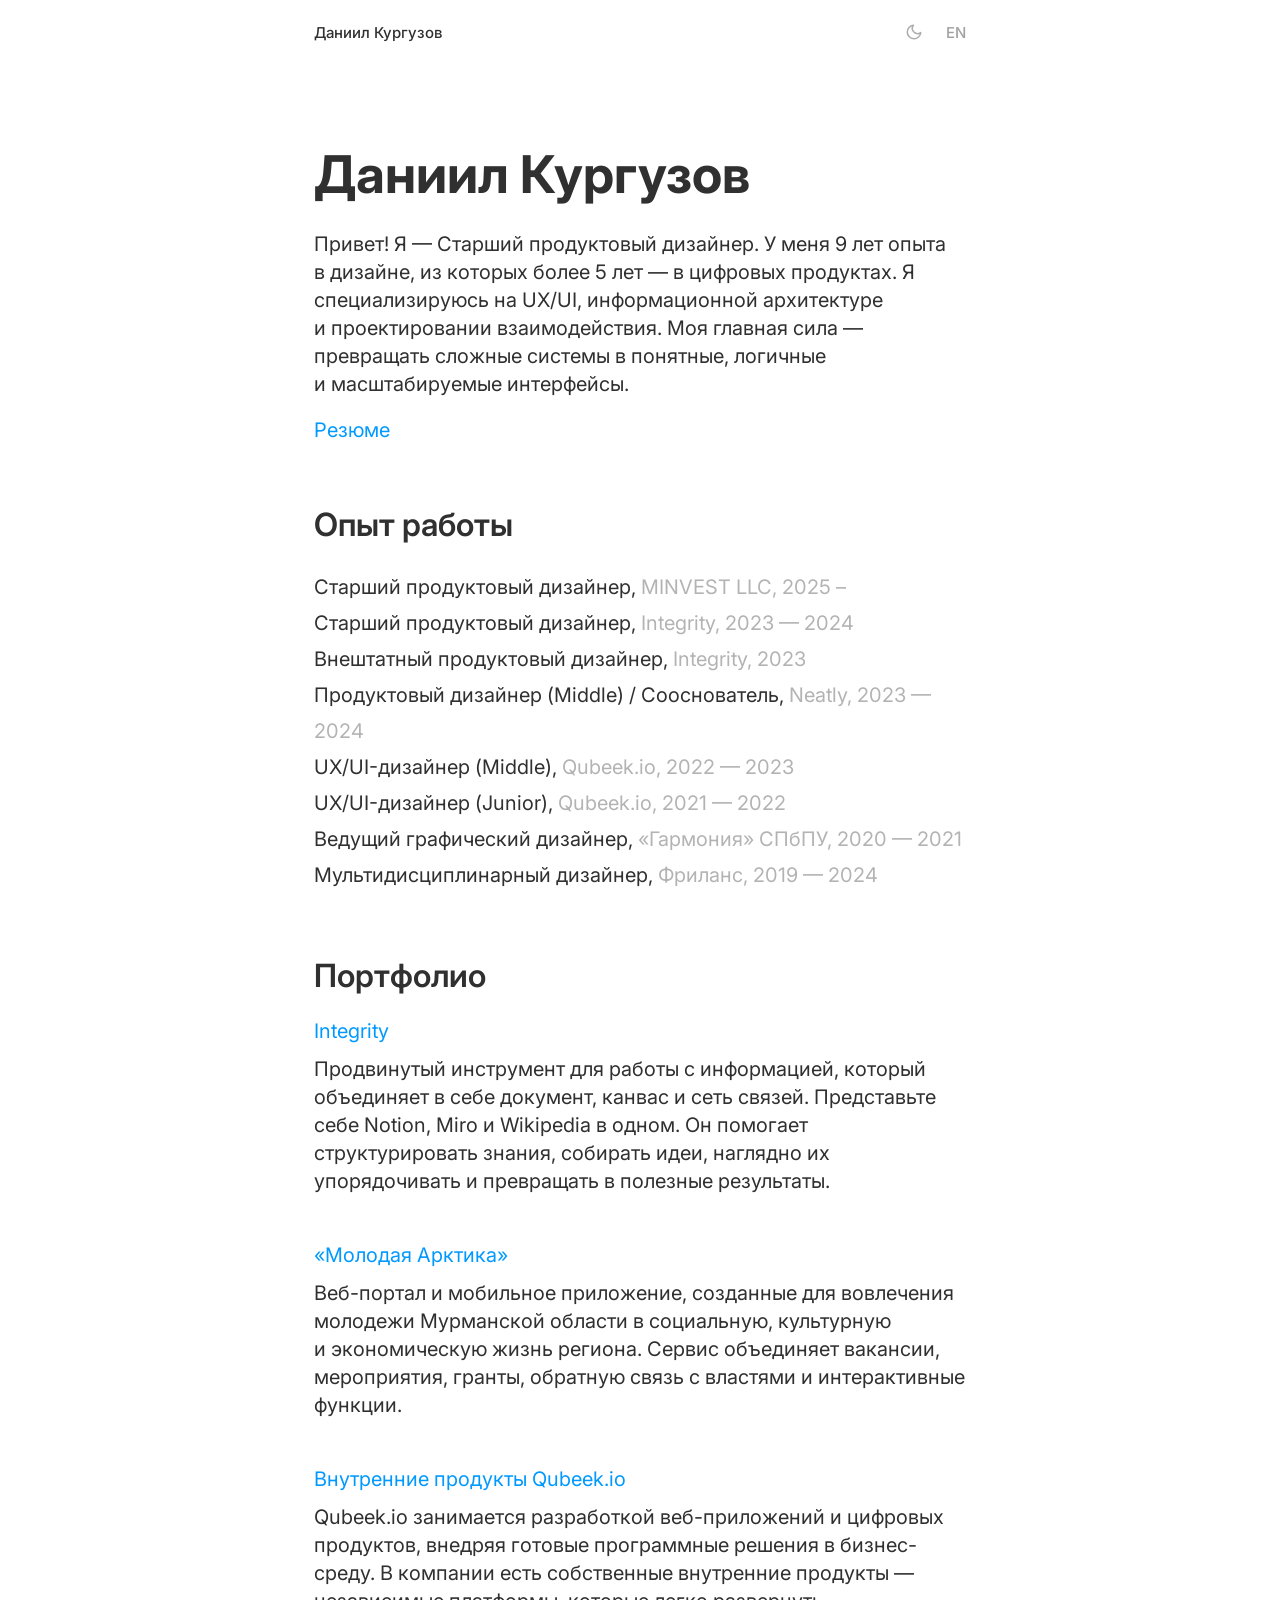
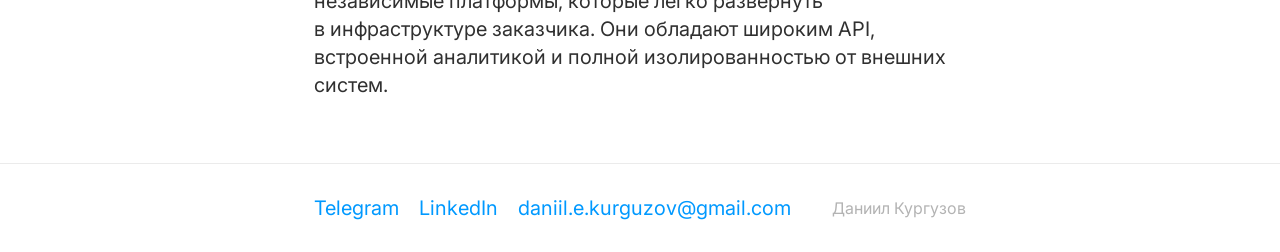
==== home-ru.html @ db862770 "Update years of experience to 9 years design / 5 years digital products Co-Authored-By: Claude Sonne" ====
<!DOCTYPE html>
<html lang="ru">
<head>
  <meta charset="UTF-8">
  <meta name="viewport" content="width=device-width, initial-scale=1.0">
  <title>Даниил Кургузов — Старший продуктовый дизайнер</title>
  <link rel="preconnect" href="https://fonts.googleapis.com">
  <link rel="preconnect" href="https://fonts.gstatic.com" crossorigin>
  <link href="https://fonts.googleapis.com/css2?family=Inter:wght@400;500;600;700&display=swap" rel="stylesheet">
  <link rel="stylesheet" href="style.css">
  <script>!function(){var t=localStorage.getItem('theme')||(window.matchMedia('(prefers-color-scheme: dark)').matches?'dark':'light');document.documentElement.setAttribute('data-theme',t)}()</script>
</head>
<body>

  <header>
    <div class="container">
      <nav class="site-nav">
        <div class="nav-inner">
          <a href="home-ru.html" class="nav-logo">Даниил Кургузов</a>
          <div class="nav-actions">
            <button class="theme-toggle" id="theme-toggle" aria-label="Toggle theme"></button>
            <a href="index.html" class="nav-lang">EN</a>
          </div>
        </div>
      </nav>
    </div>
  </header>

  <main>
    <div class="container">

      <div class="hero">
        <h1>Даниил Кургузов</h1>
        <p class="intro">Привет! Я — Старший продуктовый дизайнер. У меня 9 лет опыта в дизайне, из которых более 5 лет — в цифровых продуктах. Я специализируюсь на UX/UI, информационной архитектуре и проектировании взаимодействия. Моя главная сила — превращать сложные системы в понятные, логичные и масштабируемые интерфейсы.</p>
        <a href="https://drive.google.com/file/d/1bW7yCuXL_w6CUKG9ls03MpoF-YvFskpY/view?usp=sharing" class="cv-link" target="_blank" rel="noopener">Резюме</a>
      </div>

      <section class="home-section">
        <h2>Опыт работы</h2>
        <ul class="work-list">
          <li class="work-item">Старший продуктовый дизайнер, <span class="muted">MINVEST LLC, 2025 –</span></li>
          <li class="work-item">Старший продуктовый дизайнер, <span class="muted">Integrity, 2023 — 2024</span></li>
          <li class="work-item">Внештатный продуктовый дизайнер, <span class="muted">Integrity, 2023</span></li>
          <li class="work-item">Продуктовый дизайнер (Middle) / Сооснователь, <span class="muted">Neatly, 2023 — 2024</span></li>
          <li class="work-item">UX/UI-дизайнер (Middle), <span class="muted">Qubeek.io, 2022 — 2023</span></li>
          <li class="work-item">UX/UI-дизайнер (Junior), <span class="muted">Qubeek.io, 2021 — 2022</span></li>
          <li class="work-item">Ведущий графический дизайнер, <span class="muted">«Гармония» СПбПУ, 2020 — 2021</span></li>
          <li class="work-item">Мультидисциплинарный дизайнер, <span class="muted">Фриланс, 2019 — 2024</span></li>
        </ul>
      </section>

      <section class="home-section">
        <h2>Портфолио</h2>

        <div class="portfolio-item">
          <h3><a href="integrity-ru.html">Integrity</a></h3>
          <p>Продвинутый инструмент для работы с информацией, который объединяет в себе документ, канвас и сеть связей. Представьте себе Notion, Miro и Wikipedia в одном. Он помогает структурировать знания, собирать идеи, наглядно их упорядочивать и превращать в полезные результаты.</p>
        </div>

        <div class="portfolio-item">
          <h3><a href="young-arctic-ru.html">«Молодая Арктика»</a></h3>
          <p>Веб-портал и мобильное приложение, созданные для вовлечения молодежи Мурманской области в социальную, культурную и экономическую жизнь региона. Сервис объединяет вакансии, мероприятия, гранты, обратную связь с властями и интерактивные функции.</p>
        </div>

        <div class="portfolio-item">
          <h3><a href="qubeek-ru.html">Внутренние продукты Qubeek.io</a></h3>
          <p>Qubeek.io занимается разработкой веб-приложений и цифровых продуктов, внедряя готовые программные решения в бизнес-среду. В компании есть собственные внутренние продукты — независимые платформы, которые легко развернуть в инфраструктуре заказчика. Они обладают широким API, встроенной аналитикой и полной изолированностью от внешних систем.</p>
        </div>
      </section>

    </div>
  </main>

  <footer class="home-footer">
    <div class="container">
      <div class="home-footer-inner">
        <div class="footer-contacts">
          <a href="https://t.me/" target="_blank" rel="noopener">Telegram</a>
          <a href="https://www.linkedin.com/in/daniil-kurguzov" target="_blank" rel="noopener">LinkedIn</a>
          <a href="mailto:daniil.e.kurguzov@gmail.com">daniil.e.kurguzov@gmail.com</a>
        </div>
        <span class="footer-name">Даниил Кургузов</span>
      </div>
    </div>
  </footer>

  <script src="theme.js"></script>
</body>
</html>
---- style.css ----
html {
  scroll-behavior: smooth;
}

*, *::before, *::after {
  box-sizing: border-box;
  margin: 0;
  padding: 0;
}

:root {
  --bg: #ffffff;
  --text: #303030;
  --muted: #b3b3b3;
  --link: #0099ff;
  --border: rgba(0, 0, 0, 0.08);
  --font: 'Inter', sans-serif;
}

body {
  font-family: var(--font);
  background: var(--bg);
  color: var(--text);
  -webkit-font-smoothing: antialiased;
  -moz-osx-font-smoothing: grayscale;
}

a {
  color: inherit;
  text-decoration: none;
}

/* ─── Shared container ─── */

.container {
  max-width: 700px;
  margin: 0 auto;
  padding: 0 24px;
}

/* ─── Nav ─── */

.site-nav {
  padding: 16px 0;
}

.nav-inner {
  display: flex;
  justify-content: space-between;
  align-items: center;
}

.nav-logo {
  font-size: 15px;
  font-weight: 500;
  color: var(--text);
}

.nav-lang {
  font-size: 15px;
  font-weight: 500;
  letter-spacing: -0.15px;
  color: var(--text);
  opacity: 0.45;
  transition: opacity 0.15s;
}

.nav-lang:hover {
  opacity: 1;
}

/* ─── Home hero ─── */

.hero {
  padding-top: 80px;
  padding-bottom: 64px;
}

.hero h1 {
  font-size: 52px;
  font-weight: 700;
  line-height: 1.2;
  margin-bottom: 24px;
}

.hero .intro {
  font-size: 20px;
  font-weight: 400;
  line-height: 1.4;
  margin-bottom: 20px;
}

.hero .cv-link {
  font-size: 20px;
  font-weight: 400;
  color: var(--link);
}

/* ─── Home sections ─── */

.home-section {
  padding-bottom: 64px;
}

.home-section h2 {
  font-size: 32px;
  font-weight: 600;
  line-height: 1.2;
  margin-bottom: 24px;
}

/* Work experience */

.work-list {
  list-style: none;
}

.work-item {
  font-size: 20px;
  font-weight: 400;
  line-height: 1.8;
}

.work-item .muted {
  color: var(--muted);
}

/* Portfolio */

.portfolio-item {
  margin-bottom: 48px;
}

.portfolio-item:last-child {
  margin-bottom: 0;
}

.portfolio-item h3 {
  font-size: 20px;
  font-weight: 400;
  margin-bottom: 12px;
}

.portfolio-item h3 a {
  color: var(--link);
}

.portfolio-item p {
  font-size: 20px;
  font-weight: 400;
  line-height: 1.4;
}

/* ─── Home footer ─── */

.home-footer {
  border-top: 1px solid var(--border);
  padding: 32px 0;
}

.home-footer-inner {
  display: flex;
  justify-content: space-between;
  align-items: center;
  flex-wrap: wrap;
  gap: 12px;
}

.footer-contacts {
  display: flex;
  gap: 20px;
  flex-wrap: wrap;
}

.footer-contacts a {
  font-size: 20px;
  color: var(--link);
}

.footer-name {
  font-size: 16px;
  color: var(--muted);
}

/* ─── Version toggle ─── */

.version-toggle {
  position: relative;
  display: flex;
  gap: 0;
  background: #ebebeb;
  border-radius: 100px;
  padding: 3px;
  width: fit-content;
  margin-top: 32px;
}

.toggle-pill {
  position: absolute;
  top: 3px;
  bottom: 3px;
  left: 0;
  background: #fff;
  border-radius: 100px;
  box-shadow: 0 1px 4px rgba(0, 0, 0, 0.12);
  transition: transform 0.24s cubic-bezier(0.4, 0, 0.2, 1), width 0.24s cubic-bezier(0.4, 0, 0.2, 1);
  pointer-events: none;
  will-change: transform;
}

.toggle-btn {
  position: relative;
  z-index: 1;
  padding: 7px 22px;
  border: none;
  border-radius: 100px;
  font-family: var(--font);
  font-size: 14px;
  font-weight: 500;
  cursor: pointer;
  background: transparent;
  color: #888;
  transition: color 0.18s ease;
  white-space: nowrap;
}

.toggle-btn.active {
  color: var(--text);
}

/* ─── Short content ─── */

.short-content {
  max-width: 700px;
  margin: 0 auto;
  padding: 48px 24px 80px;
}

.short-content p {
  font-size: 20px;
  font-weight: 400;
  line-height: 1.4;
  margin-bottom: 16px;
}

.short-content h3 {
  font-size: 15px;
  font-weight: 600;
  text-transform: uppercase;
  letter-spacing: 0.05em;
  color: var(--muted);
  margin-top: 40px;
  margin-bottom: 12px;
}

.short-content ul {
  list-style: none;
  padding: 0;
  display: flex;
  flex-direction: column;
  gap: 8px;
  margin-bottom: 16px;
}

.short-content li {
  font-size: 20px;
  font-weight: 400;
  line-height: 1.4;
  padding-left: 16px;
  position: relative;
}

.short-content li::before {
  content: '—';
  position: absolute;
  left: 0;
  color: var(--muted);
}

.short-content .other-projects {
  border-top: 1px solid var(--border);
  padding-top: 48px;
  margin-top: 64px;
}

.short-content .other-projects h3 {
  font-size: 32px;
  font-weight: 600;
  text-transform: none;
  letter-spacing: normal;
  color: var(--text);
  margin-bottom: 16px;
}

.short-content .other-projects-list {
  gap: 8px;
}

.short-content .other-projects-list a {
  font-size: 20px;
  color: var(--link);
}

/* ─── Case study header ─── */

.case-header {
  max-width: 700px;
  margin: 0 auto;
  padding: 64px 24px 48px;
}

.case-header h1 {
  font-size: 52px;
  font-weight: 700;
  line-height: 1.2;
  margin-bottom: 24px;
}

.case-intro {
  font-size: 20px;
  font-weight: 400;
  line-height: 1.4;
  margin-bottom: 32px;
}

.case-meta {
  display: flex;
  flex-direction: column;
  gap: 6px;
  margin-bottom: 24px;
}

.case-meta-item {
  font-size: 15px;
  color: var(--muted);
}

.case-meta-item strong {
  font-weight: 500;
  color: var(--text);
}

.case-demo-link {
  font-size: 20px;
  color: var(--link);
}

/* ─── Case study body layout ─── */

.case-body {
  max-width: 700px;
  margin: 0 auto;
  padding: 0 24px 80px;
}

.case-sidebar {
  position: fixed;
  top: 80px;
  left: 24px;
  width: 160px;
  max-height: calc(100vh - 100px);
  overflow-y: auto;
}

.sidebar-burger {
  display: none;
  align-items: center;
  justify-content: center;
  width: 32px;
  height: 32px;
  border: none;
  background: transparent;
  cursor: pointer;
  color: var(--text);
  opacity: 0.4;
  transition: opacity 0.15s;
  padding: 0;
  flex-shrink: 0;
}

.sidebar-burger:hover {
  opacity: 1;
}

.sidebar-overlay {
  display: none;
  position: fixed;
  inset: 0;
  background: rgba(0, 0, 0, 0.3);
  z-index: 99;
}

.sidebar-overlay.visible {
  display: block;
}

.sidebar-nav {
  padding: 0;
  display: flex;
  flex-direction: column;
  gap: 2px;
}

.sidebar-link {
  display: block;
  font-size: 13px;
  font-weight: 400;
  color: var(--muted);
  padding: 3px 0;
  line-height: 1.4;
  transition: color 0.15s;
}

.sidebar-link:hover,
.sidebar-link.active {
  color: var(--text);
}

/* ─── Case study content ─── */

.case-content section {
  margin-bottom: 64px;
  scroll-margin-top: 24px;
}

.case-content h2 {
  font-size: 32px;
  font-weight: 600;
  line-height: 1.2;
  margin-bottom: 20px;
}

.case-content h3 {
  font-size: 20px;
  font-weight: 600;
  line-height: 1.4;
  margin-top: 32px;
  margin-bottom: 12px;
}

.case-content p {
  font-size: 20px;
  font-weight: 400;
  line-height: 1.4;
  margin-bottom: 16px;
}

.case-content ul,
.case-content ol {
  padding-left: 24px;
  margin-bottom: 16px;
}

.case-content li {
  font-size: 20px;
  font-weight: 400;
  line-height: 1.6;
}

.case-content p:last-child {
  margin-bottom: 0;
}

/* Problem cards with emoji */

.problems-list {
  list-style: none;
  padding: 0;
  display: flex;
  flex-direction: column;
  gap: 20px;
  margin-bottom: 16px;
}

.problem-item {
  display: flex;
  gap: 16px;
  align-items: flex-start;
}

.problem-emoji {
  font-size: 24px;
  line-height: 1.4;
  flex-shrink: 0;
}

.problem-text {
  font-size: 20px;
  font-weight: 400;
  line-height: 1.4;
}

/* Case study images */

.case-img {
  margin: 24px 0;
  width: 100%;
  max-width: 100%;
  overflow: hidden;
}

.case-img img {
  width: 100%;
  max-width: 100%;
  height: auto;
  border-radius: 8px;
  display: block;
  opacity: 0;
  transition: opacity 0.4s ease;
}

.case-img img.loaded {
  opacity: 1;
}

/* Image placeholders */

.img-placeholder {
  background: #f7f7f7;
  border: 1px solid var(--border);
  border-radius: 8px;
  padding: 40px 24px;
  text-align: center;
  font-size: 14px;
  color: var(--muted);
  margin: 24px 0;
}

/* Other projects */

.other-projects {
  border-top: 1px solid var(--border);
  padding-top: 48px;
}

.other-projects-list {
  list-style: none;
  padding: 0;
  display: flex;
  flex-direction: column;
  gap: 8px;
}

.other-projects-list a {
  font-size: 20px;
  color: var(--link);
}

/* ─── Case study footer ─── */

.case-footer {
  border-top: 1px solid var(--border);
  padding: 32px 24px;
  max-width: 960px;
  margin: 0 auto;
}

.case-footer-inner {
  display: flex;
  justify-content: space-between;
  align-items: center;
  flex-wrap: wrap;
  gap: 12px;
}

/* ─── Theme toggle button ─── */

.nav-actions {
  display: flex;
  align-items: center;
  gap: 16px;
}

.theme-toggle {
  width: 32px;
  height: 32px;
  border: none;
  background: transparent;
  cursor: pointer;
  color: var(--text);
  display: flex;
  align-items: center;
  justify-content: center;
  opacity: 0.4;
  transition: opacity 0.15s;
  padding: 0;
  flex-shrink: 0;
}

.theme-toggle:hover {
  opacity: 1;
}

/* ─── Dark theme ─── */

[data-theme="dark"] {
  --bg: #141414;
  --text: #f0efed;
  --muted: #555;
  --link: #3aadff;
  --border: rgba(255, 255, 255, 0.08);
}

[data-theme="dark"] .version-toggle {
  background: #2a2a2a;
}

[data-theme="dark"] .toggle-btn {
  color: #555;
}

[data-theme="dark"] .toggle-btn.active {
  color: var(--text);
}

[data-theme="dark"] .toggle-pill {
  background: #3a3a3a;
  box-shadow: 0 1px 4px rgba(0, 0, 0, 0.5);
}

[data-theme="dark"] .img-placeholder {
  background: #1e1e1e;
  border-color: rgba(255, 255, 255, 0.06);
}

[data-theme="dark"] #password-gate {
  background: #141414;
}

[data-theme="dark"] #password-gate input {
  background: #1e1e1e;
  border-color: rgba(255, 255, 255, 0.12);
  color: var(--text);
}

[data-theme="dark"] #password-gate button {
  background: #f0efed;
  color: #141414;
}

[data-theme="dark"] #password-gate button:hover {
  background: #ccc;
}

/* ─── Responsive ─── */

@media (max-width: 1080px) {
  .case-sidebar {
    position: fixed;
    top: 0;
    left: 0;
    width: 260px;
    height: 100vh;
    max-height: none;
    background: var(--bg);
    z-index: 100;
    padding: 80px 24px 32px;
    transform: translateX(-100%);
    transition: transform 0.28s cubic-bezier(0.4, 0, 0.2, 1);
    overflow-y: auto;
    border-right: 1px solid var(--border);
  }

  .case-sidebar.open {
    transform: translateX(0);
    box-shadow: 4px 0 40px rgba(0, 0, 0, 0.15);
  }

  .sidebar-burger {
    display: flex;
  }

  .sidebar-link {
    font-size: 15px;
    padding: 6px 0;
  }
}

@media (max-width: 600px) {
  .hero h1,
  .case-header h1 {
    font-size: 36px;
  }

  .home-footer-inner,
  .case-footer-inner {
    flex-direction: column;
    align-items: flex-start;
  }

  .footer-contacts {
    flex-direction: column;
    gap: 8px;
  }

  .version-toggle {
    width: 100%;
  }

  .toggle-btn {
    flex: 1;
    text-align: center;
  }
}
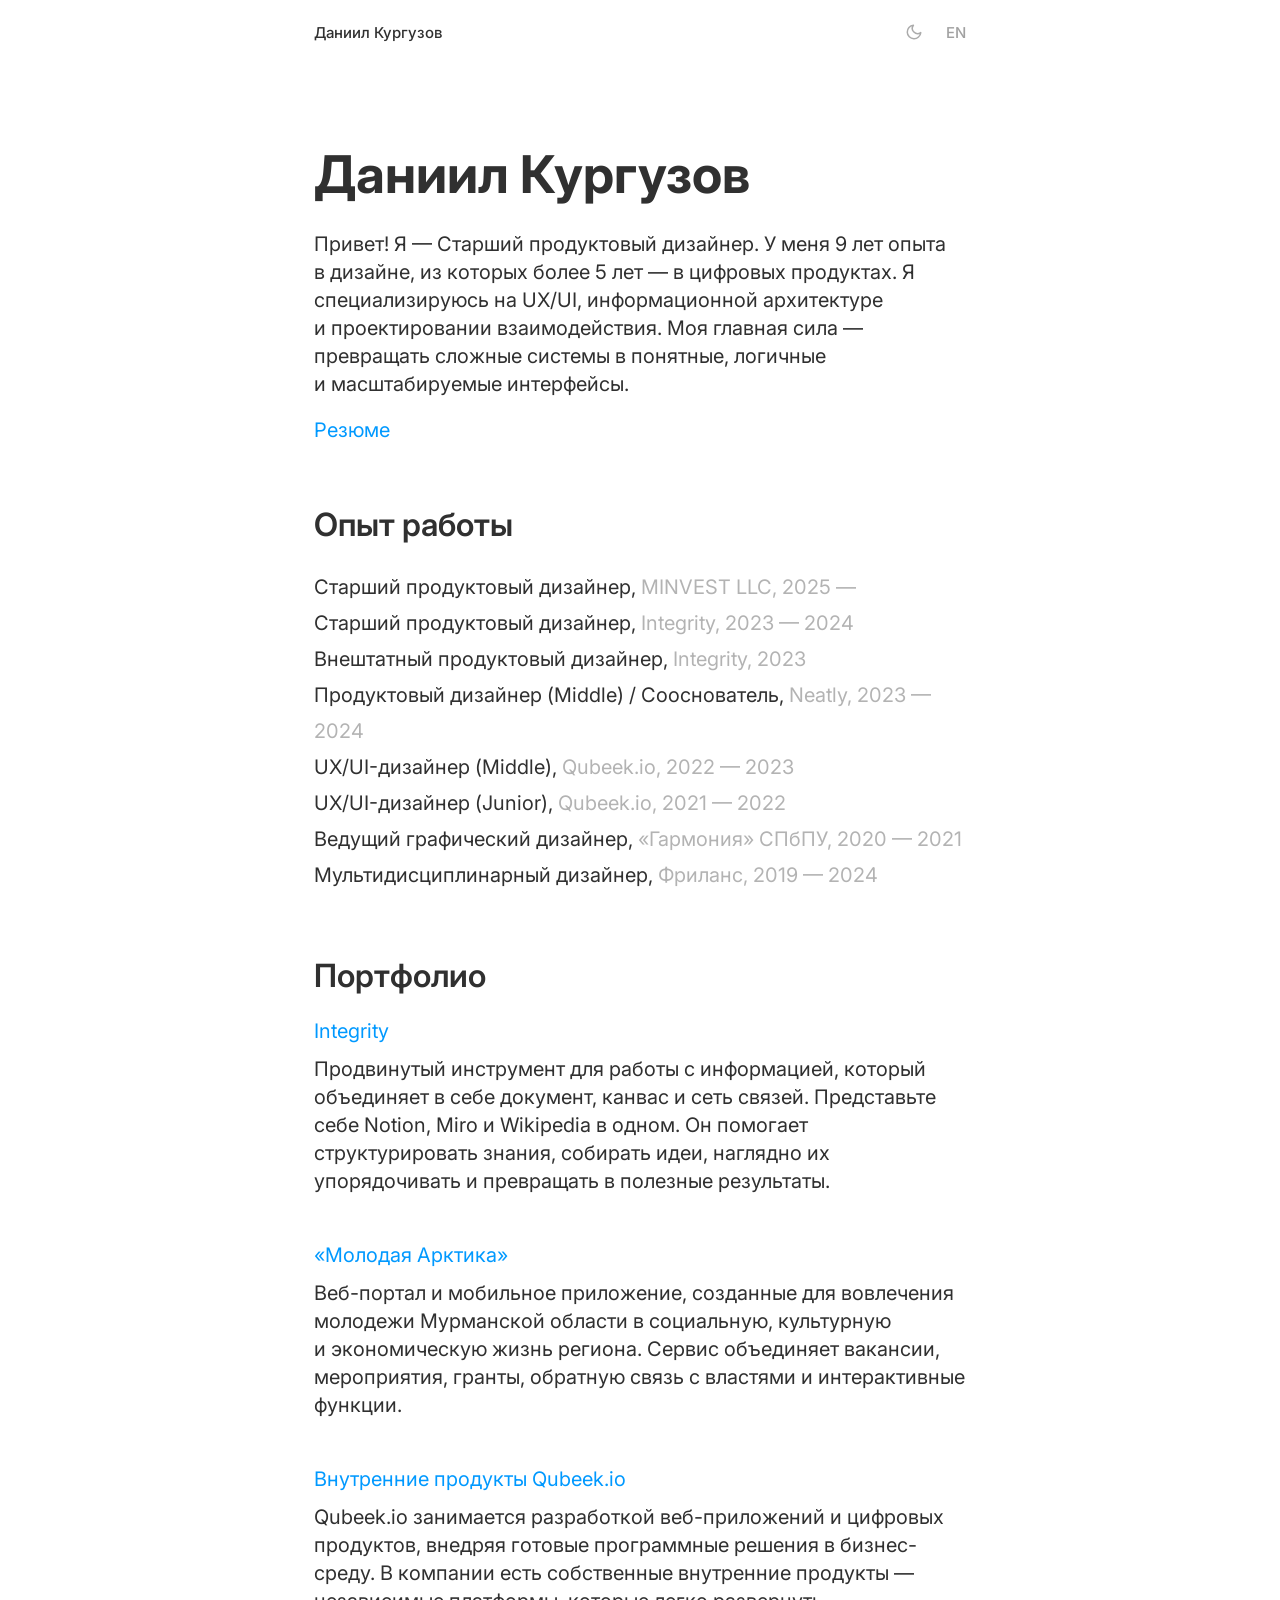
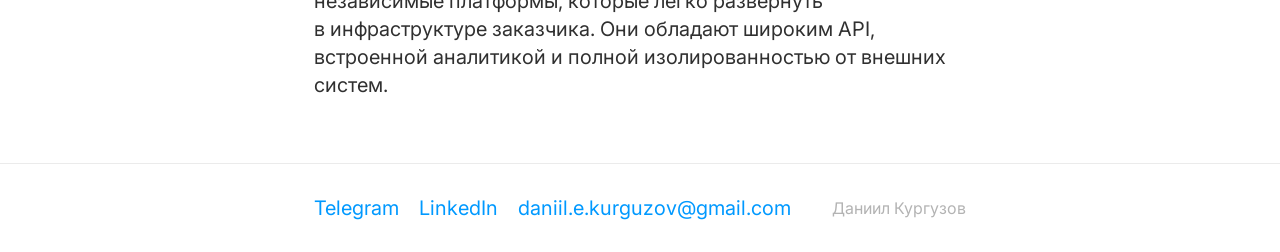
==== commit ee94ef73: "Fix dash style in MINVEST entry (RU) Co-Authored-By: Claude Sonnet 4.6 <noreply@anthropic.com>" ====
--- a/home-ru.html
+++ b/home-ru.html
@@ -38,7 +38,7 @@
       <section class="home-section">
         <h2>Опыт работы</h2>
         <ul class="work-list">
-          <li class="work-item">Старший продуктовый дизайнер, <span class="muted">MINVEST LLC, 2025 –</span></li>
+          <li class="work-item">Старший продуктовый дизайнер, <span class="muted">MINVEST LLC, 2025 —</span></li>
           <li class="work-item">Старший продуктовый дизайнер, <span class="muted">Integrity, 2023 — 2024</span></li>
           <li class="work-item">Внештатный продуктовый дизайнер, <span class="muted">Integrity, 2023</span></li>
           <li class="work-item">Продуктовый дизайнер (Middle) / Сооснователь, <span class="muted">Neatly, 2023 — 2024</span></li>
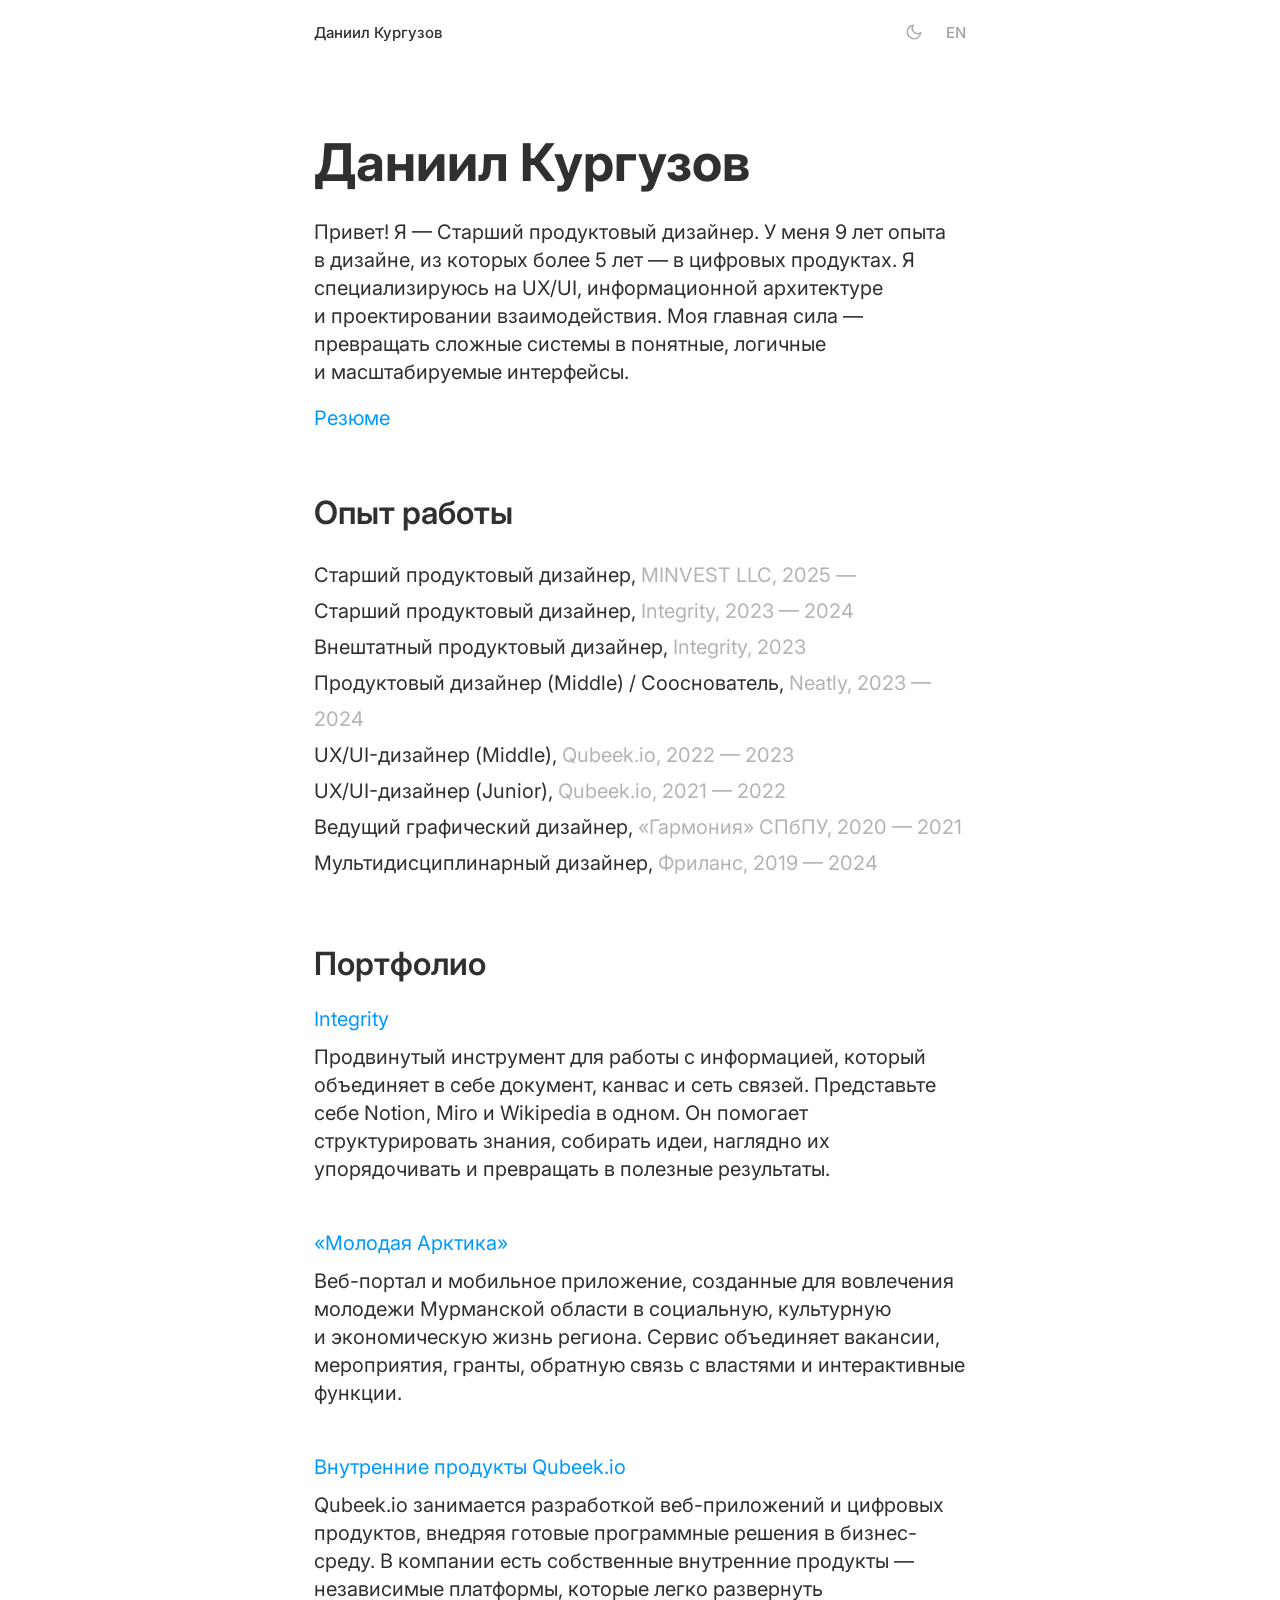
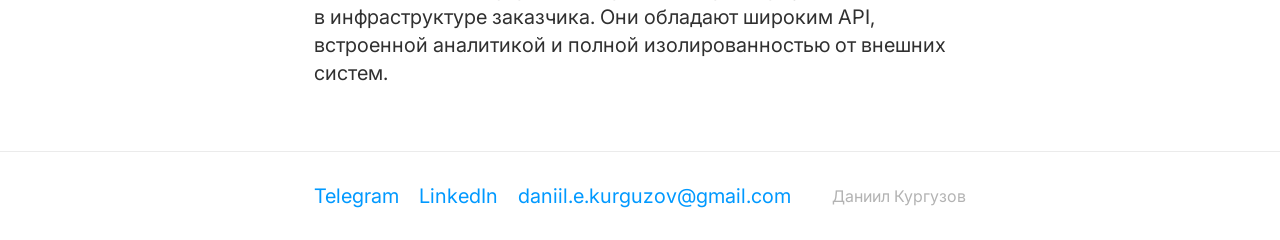
==== commit 01ca7333: "Update RU CV link to Google Docs resume Co-Authored-By: Claude Sonnet 4.6 <noreply@anthropic.com>" ====
--- a/home-ru.html
+++ b/home-ru.html
@@ -32,7 +32,7 @@
       <div class="hero">
         <h1>Даниил Кургузов</h1>
         <p class="intro">Привет! Я — Старший продуктовый дизайнер. У меня 9 лет опыта в дизайне, из которых более 5 лет — в цифровых продуктах. Я специализируюсь на UX/UI, информационной архитектуре и проектировании взаимодействия. Моя главная сила — превращать сложные системы в понятные, логичные и масштабируемые интерфейсы.</p>
-        <a href="https://drive.google.com/file/d/1bW7yCuXL_w6CUKG9ls03MpoF-YvFskpY/view?usp=sharing" class="cv-link" target="_blank" rel="noopener">Резюме</a>
+        <a href="https://docs.google.com/document/d/1inuMWoOMVPT2QZgGoKHtlw17qAFA_E7W/edit?usp=drive_link&ouid=111998223822622070504&rtpof=true&sd=true" class="cv-link" target="_blank" rel="noopener">Резюме</a>
       </div>
 
       <section class="home-section">
--- a/style.css
+++ b/style.css
@@ -23,6 +23,7 @@
   color: var(--text);
   -webkit-font-smoothing: antialiased;
   -moz-osx-font-smoothing: grayscale;
+  padding-top: 52px;
 }
 
 a {
@@ -41,13 +42,28 @@
 /* ─── Nav ─── */
 
 .site-nav {
+  position: fixed;
+  top: 0;
+  left: 0;
+  right: 0;
+  z-index: 200;
   padding: 16px 0;
+  background: var(--bg);
+  border-bottom: 1px solid transparent;
+  transition: border-color 0.2s ease;
+}
+
+.site-nav.scrolled {
+  border-color: var(--border);
 }
 
 .nav-inner {
   display: flex;
   justify-content: space-between;
   align-items: center;
+  max-width: 700px;
+  margin: 0 auto;
+  padding: 0 24px;
 }
 
 .nav-logo {
@@ -244,37 +260,31 @@
 }
 
 .short-content h3 {
-  font-size: 15px;
+  font-size: 32px;
   font-weight: 600;
-  text-transform: uppercase;
-  letter-spacing: 0.05em;
-  color: var(--muted);
-  margin-top: 40px;
-  margin-bottom: 12px;
+  line-height: 1.2;
+  color: var(--text);
+  text-transform: none;
+  letter-spacing: normal;
+  margin-top: 64px;
+  margin-bottom: 20px;
 }
 
 .short-content ul {
-  list-style: none;
-  padding: 0;
-  display: flex;
-  flex-direction: column;
-  gap: 8px;
+  padding-left: 24px;
   margin-bottom: 16px;
 }
 
 .short-content li {
   font-size: 20px;
   font-weight: 400;
-  line-height: 1.4;
-  padding-left: 16px;
-  position: relative;
+  line-height: 1.6;
+  padding-left: 0;
+  position: static;
 }
 
 .short-content li::before {
-  content: '—';
-  position: absolute;
-  left: 0;
-  color: var(--muted);
+  content: none;
 }
 
 .short-content .other-projects {
@@ -343,6 +353,14 @@
 .case-demo-link {
   font-size: 20px;
   color: var(--link);
+}
+
+.case-video {
+  width: 100%;
+  max-width: 100%;
+  border-radius: 8px;
+  display: block;
+  margin: 24px 0;
 }
 
 /* ─── Case study body layout ─── */
@@ -499,7 +517,8 @@
   overflow: hidden;
 }
 
-.case-img img {
+.case-img img,
+.case-img video {
   width: 100%;
   max-width: 100%;
   height: auto;
@@ -507,6 +526,10 @@
   display: block;
   opacity: 0;
   transition: opacity 0.4s ease;
+}
+
+.case-img video {
+  opacity: 1;
 }
 
 .case-img img.loaded {
@@ -551,7 +574,7 @@
 .case-footer {
   border-top: 1px solid var(--border);
   padding: 32px 24px;
-  max-width: 960px;
+  max-width: 700px;
   margin: 0 auto;
 }
 
@@ -648,22 +671,24 @@
   .case-sidebar {
     position: fixed;
     top: 0;
-    left: 0;
-    width: 260px;
+    left: auto;
+    right: 0;
+    width: 240px;
     height: 100vh;
     max-height: none;
     background: var(--bg);
     z-index: 100;
-    padding: 80px 24px 32px;
-    transform: translateX(-100%);
+    padding: 72px 20px 32px;
+    transform: translateX(100%);
+    box-sizing: border-box;
     transition: transform 0.28s cubic-bezier(0.4, 0, 0.2, 1);
     overflow-y: auto;
-    border-right: 1px solid var(--border);
+    border-left: 1px solid var(--border);
   }
 
   .case-sidebar.open {
     transform: translateX(0);
-    box-shadow: 4px 0 40px rgba(0, 0, 0, 0.15);
+    box-shadow: -4px 0 40px rgba(0, 0, 0, 0.15);
   }
 
   .sidebar-burger {
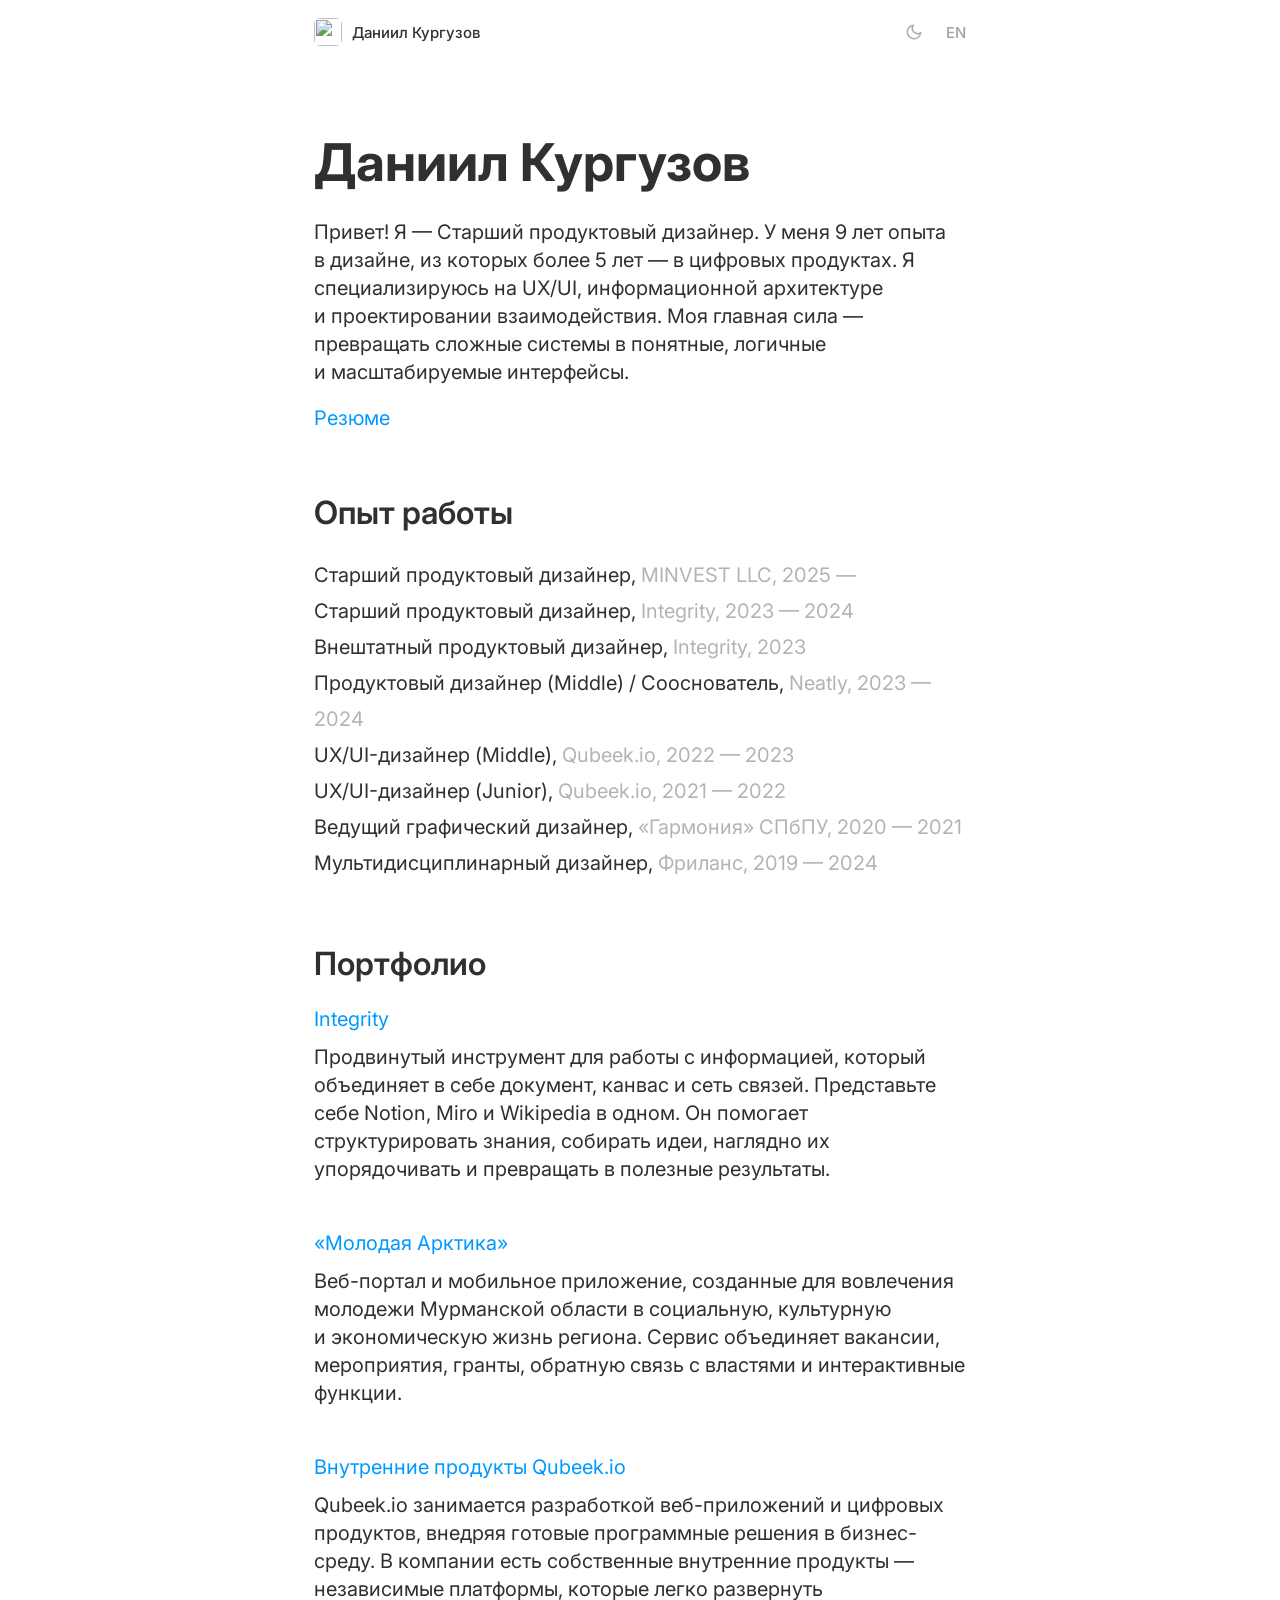
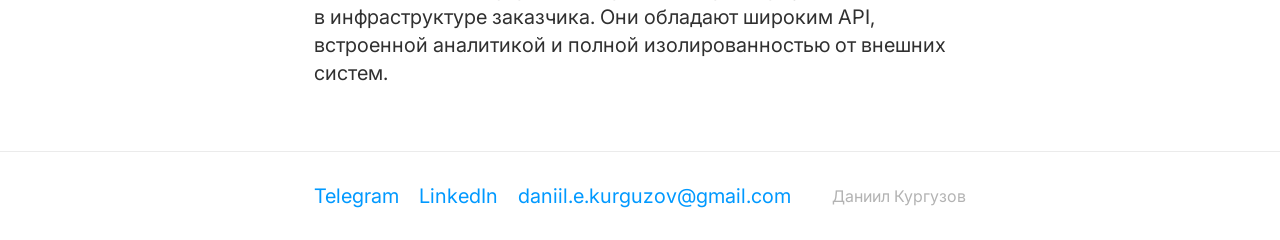
==== commit 6e969025: "Add avatar photo to nav logo across all pages Co-Authored-By: Claude Sonnet 4.6 <noreply@anthropic.c" ====
--- a/home-ru.html
+++ b/home-ru.html
@@ -9,6 +9,10 @@
   <link href="https://fonts.googleapis.com/css2?family=Inter:wght@400;500;600;700&display=swap" rel="stylesheet">
   <link rel="stylesheet" href="style.css">
   <script>!function(){var t=localStorage.getItem('theme')||(window.matchMedia('(prefers-color-scheme: dark)').matches?'dark':'light');document.documentElement.setAttribute('data-theme',t)}()</script>
+  <link rel="icon" type="image/x-icon" href="favicon.ico">
+  <link rel="icon" type="image/png" sizes="32x32" href="favicon-32.png">
+  <link rel="icon" type="image/png" sizes="16x16" href="favicon-16.png">
+  <link rel="apple-touch-icon" sizes="180x180" href="apple-touch-icon.png">
 </head>
 <body>
 
@@ -16,7 +20,7 @@
     <div class="container">
       <nav class="site-nav">
         <div class="nav-inner">
-          <a href="home-ru.html" class="nav-logo">Даниил Кургузов</a>
+          <a href="home-ru.html" class="nav-logo"><img src="images/photos/favicon.png" class="nav-avatar" alt="">Даниил Кургузов</a>
           <div class="nav-actions">
             <button class="theme-toggle" id="theme-toggle" aria-label="Toggle theme"></button>
             <a href="index.html" class="nav-lang">EN</a>
--- a/style.css
+++ b/style.css
@@ -70,6 +70,17 @@
   font-size: 15px;
   font-weight: 500;
   color: var(--text);
+  display: flex;
+  align-items: center;
+  gap: 10px;
+}
+
+.nav-avatar {
+  width: 28px;
+  height: 28px;
+  border-radius: 6px;
+  object-fit: cover;
+  flex-shrink: 0;
 }
 
 .nav-lang {
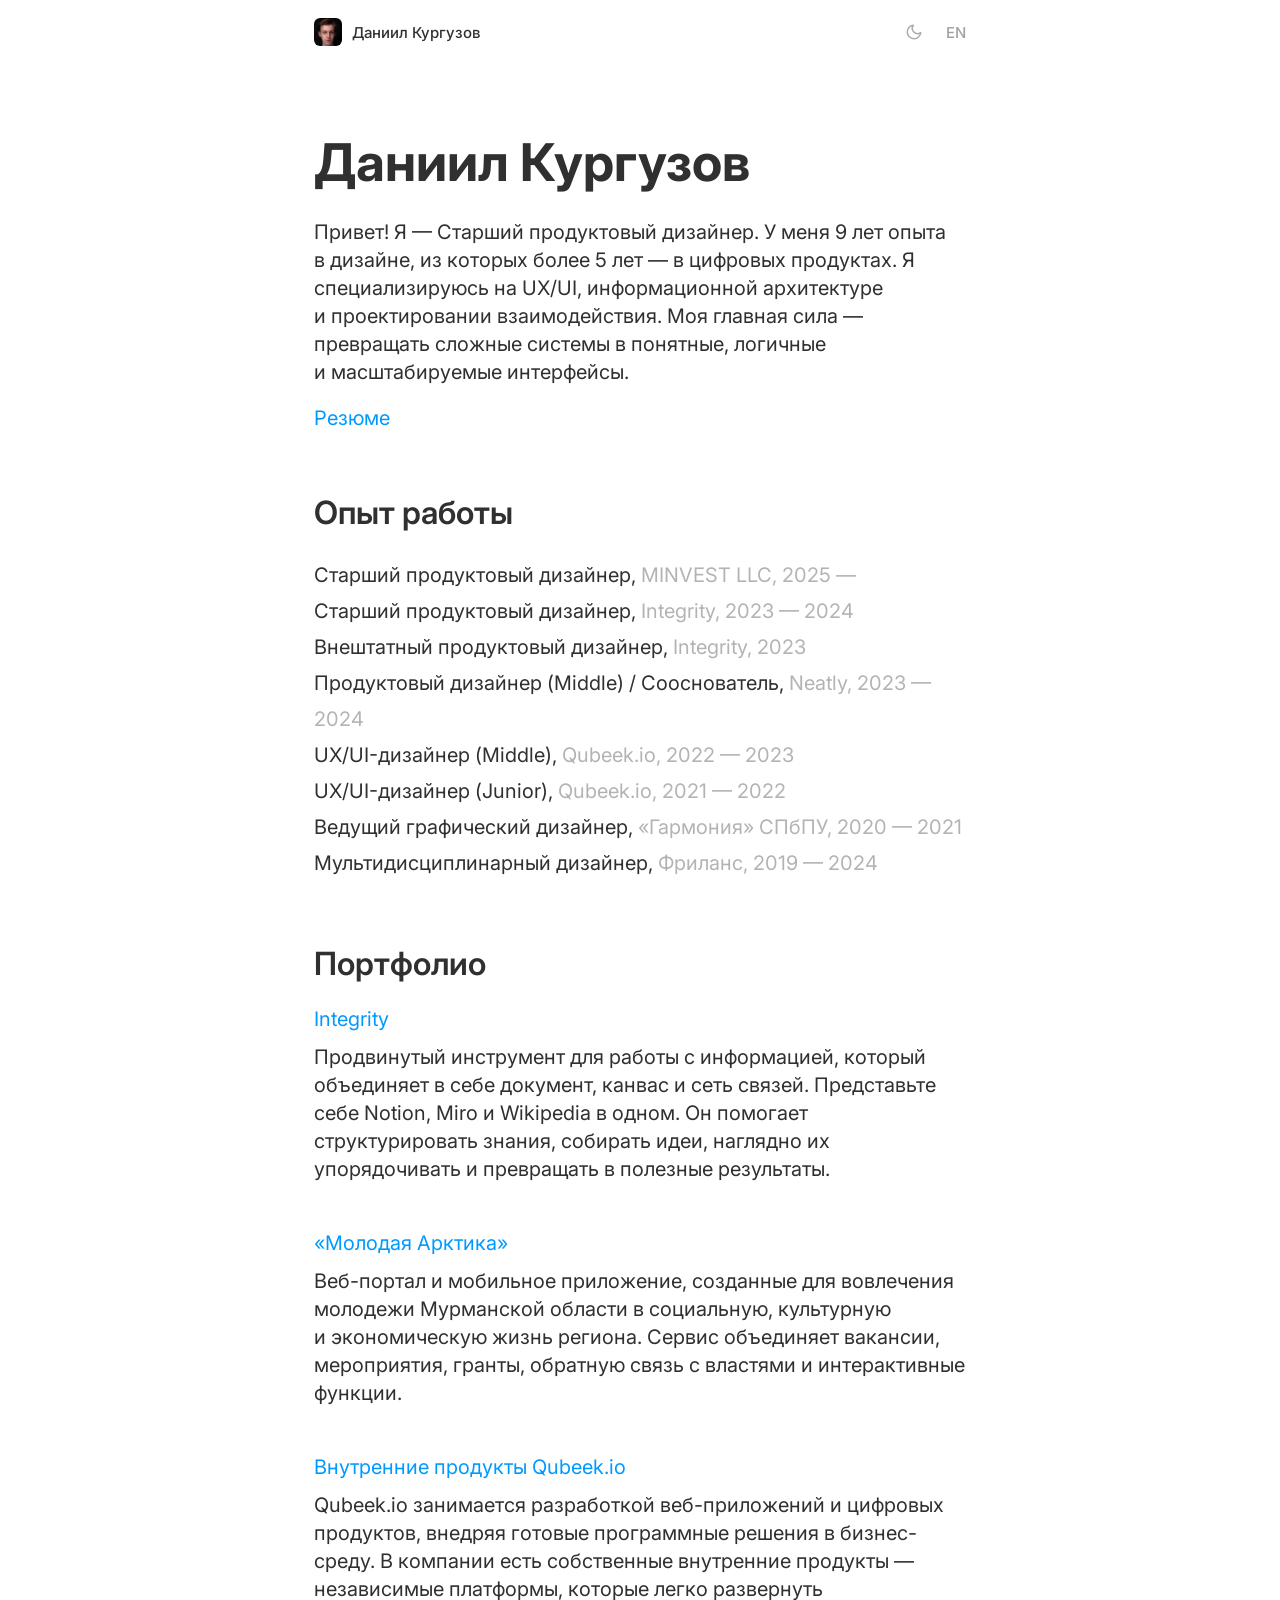
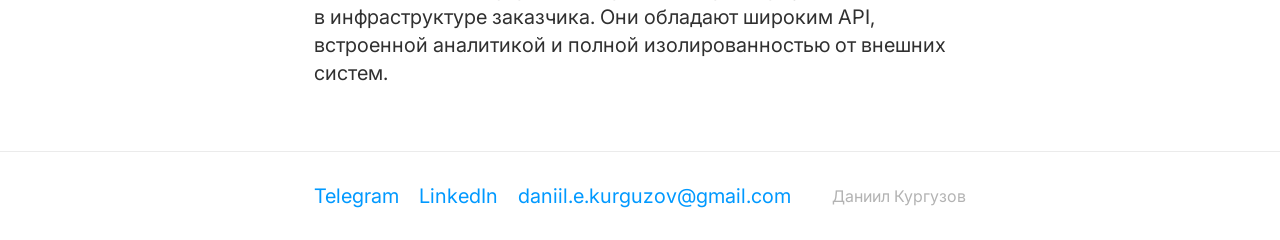
==== commit a58faac2: "Add Telegram link to RU homepage Co-Authored-By: Claude Sonnet 4.6 <noreply@anthropic.com>" ====
--- a/home-ru.html
+++ b/home-ru.html
@@ -79,7 +79,7 @@
     <div class="container">
       <div class="home-footer-inner">
         <div class="footer-contacts">
-          <a href="https://t.me/" target="_blank" rel="noopener">Telegram</a>
+          <a href="https://t.me/kurguzist" target="_blank" rel="noopener">Telegram</a>
           <a href="https://www.linkedin.com/in/daniil-kurguzov" target="_blank" rel="noopener">LinkedIn</a>
           <a href="mailto:daniil.e.kurguzov@gmail.com">daniil.e.kurguzov@gmail.com</a>
         </div>
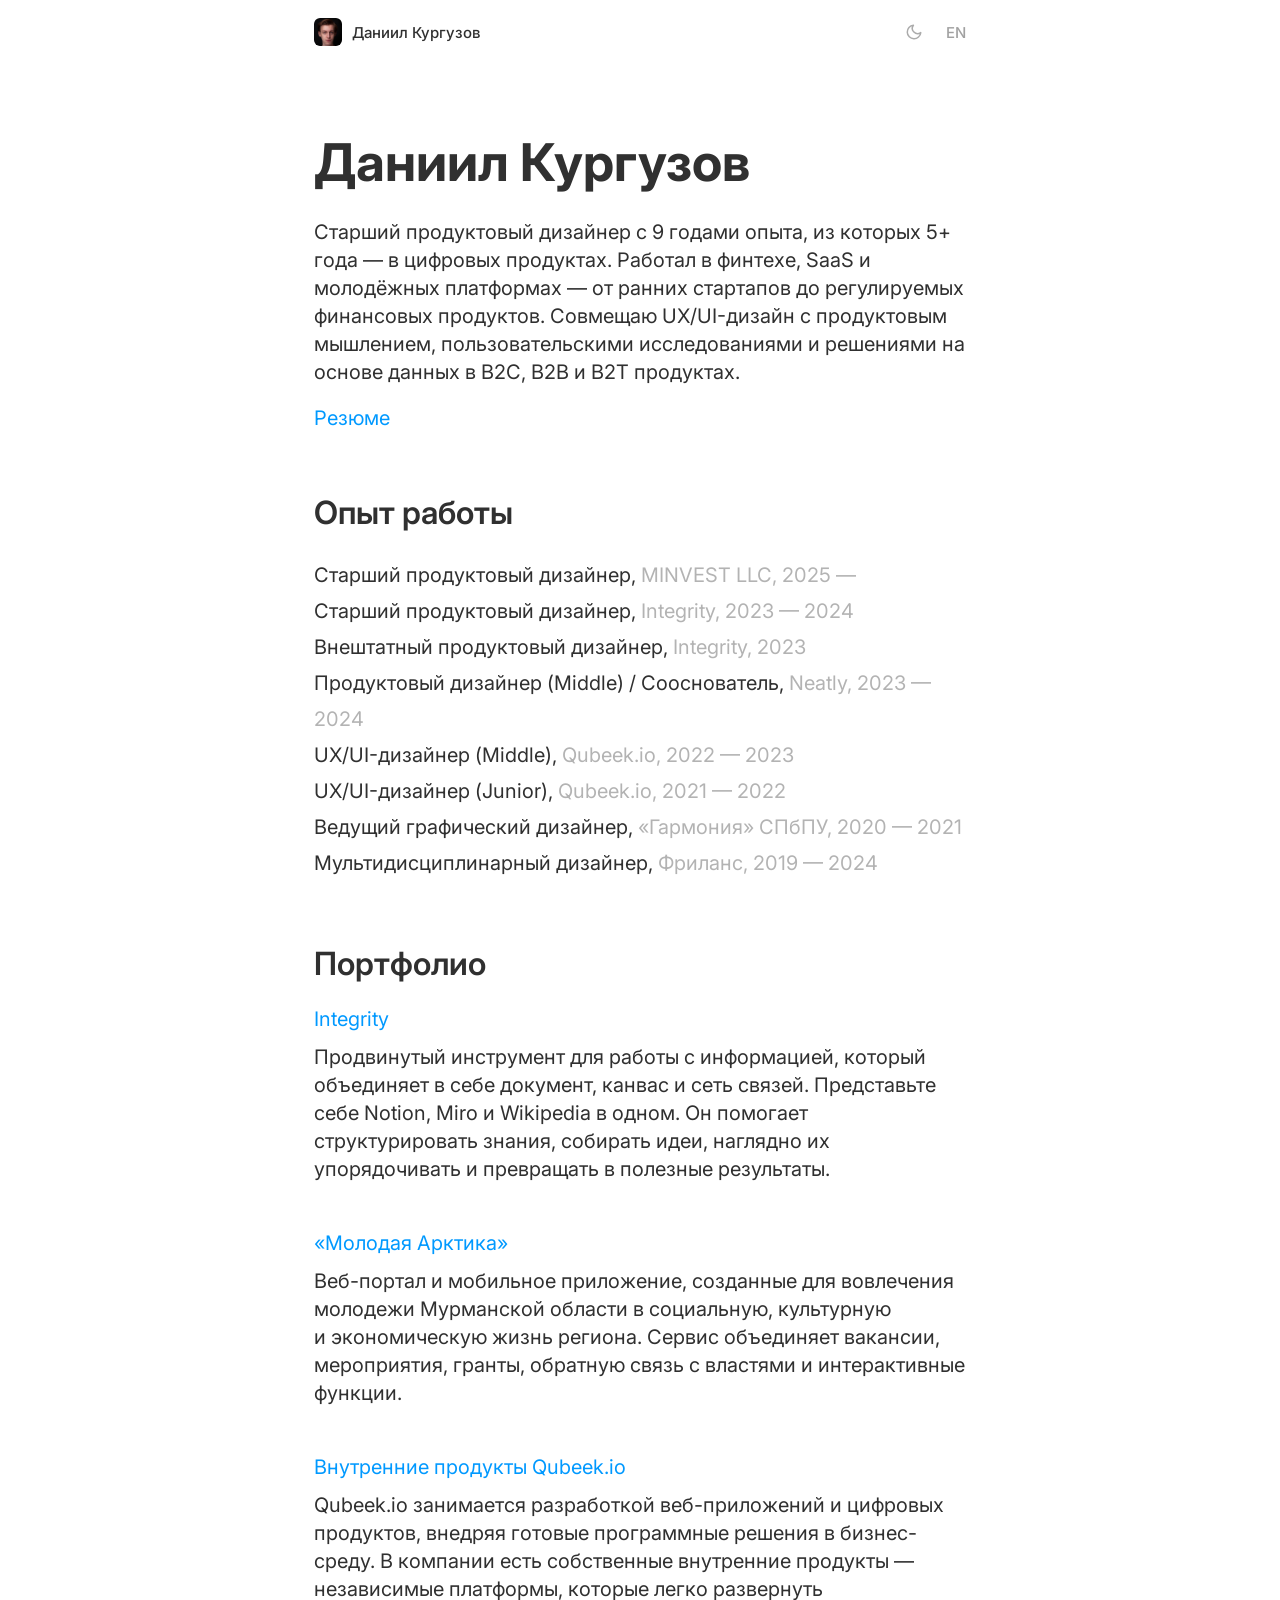
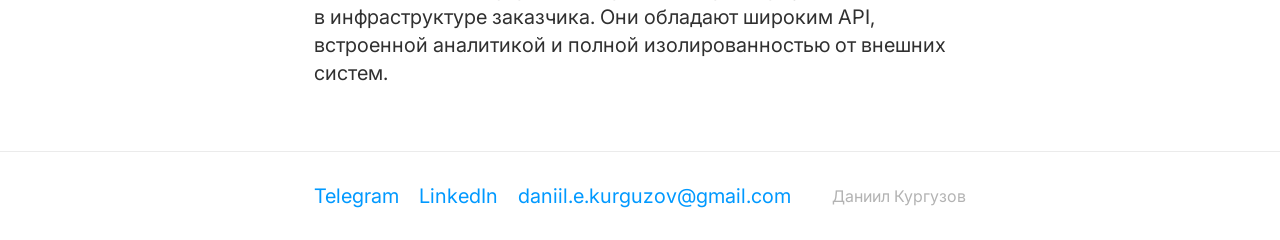
==== commit 00c37517: "Update RU homepage intro text Co-Authored-By: Claude Sonnet 4.6 <noreply@anthropic.com>" ====
--- a/home-ru.html
+++ b/home-ru.html
@@ -35,7 +35,7 @@
 
       <div class="hero">
         <h1>Даниил Кургузов</h1>
-        <p class="intro">Привет! Я — Старший продуктовый дизайнер. У меня 9 лет опыта в дизайне, из которых более 5 лет — в цифровых продуктах. Я специализируюсь на UX/UI, информационной архитектуре и проектировании взаимодействия. Моя главная сила — превращать сложные системы в понятные, логичные и масштабируемые интерфейсы.</p>
+        <p class="intro">Старший продуктовый дизайнер с 9 годами опыта, из которых 5+ года — в цифровых продуктах. Работал в финтехе, SaaS и молодёжных платформах — от ранних стартапов до регулируемых финансовых продуктов. Совмещаю UX/UI-дизайн с продуктовым мышлением, пользовательскими исследованиями и решениями на основе данных в B2C, B2B и B2T продуктах.</p>
         <a href="https://docs.google.com/document/d/1inuMWoOMVPT2QZgGoKHtlw17qAFA_E7W/edit?usp=drive_link&ouid=111998223822622070504&rtpof=true&sd=true" class="cv-link" target="_blank" rel="noopener">Резюме</a>
       </div>
 
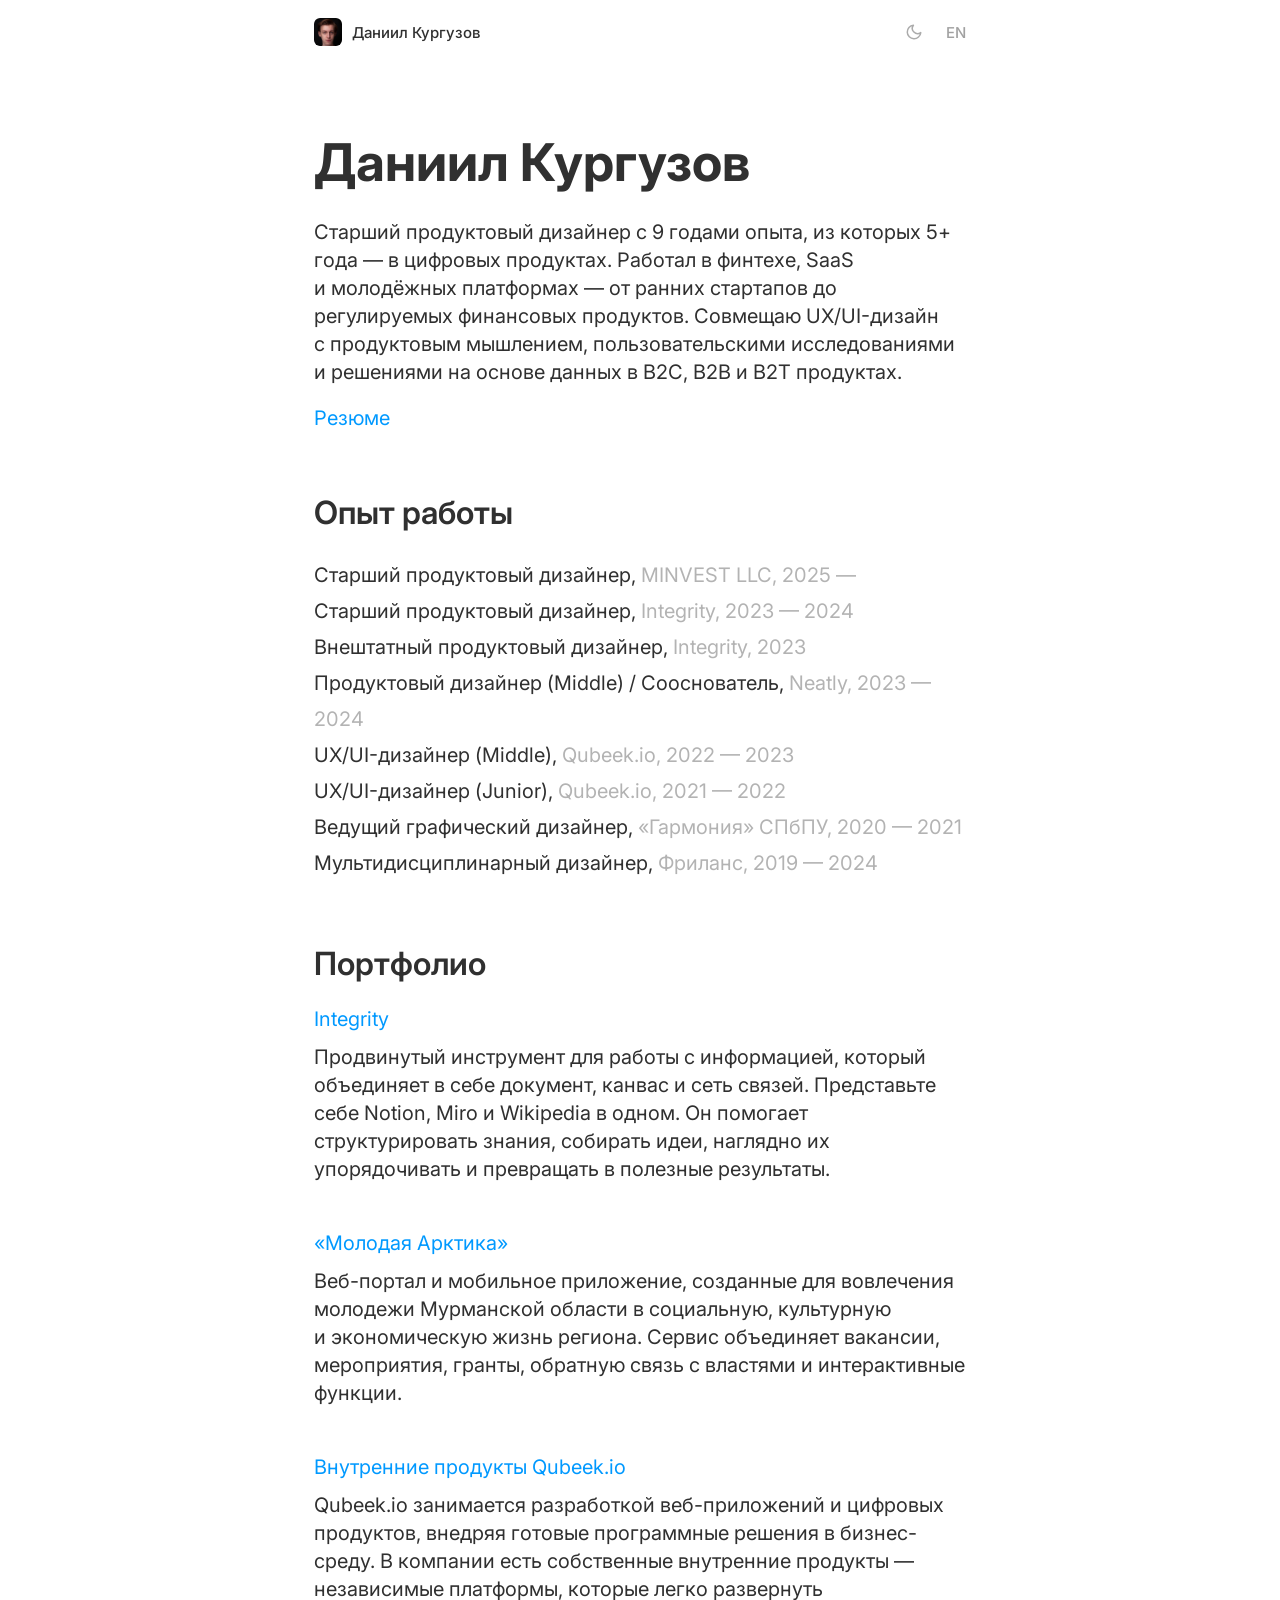
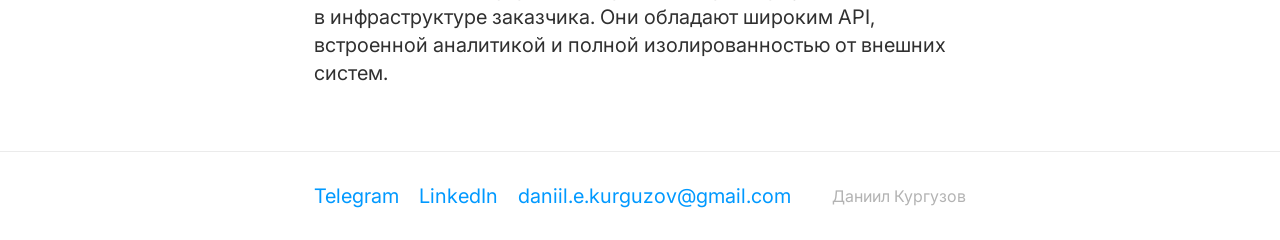
==== commit 6a46bb8e: "Add non-breaking spaces after single-letter words in RU pages Co-Authored-By: Claude Sonnet 4.6 <nor" ====
--- a/home-ru.html
+++ b/home-ru.html
@@ -35,7 +35,7 @@
 
       <div class="hero">
         <h1>Даниил Кургузов</h1>
-        <p class="intro">Старший продуктовый дизайнер с 9 годами опыта, из которых 5+ года — в цифровых продуктах. Работал в финтехе, SaaS и молодёжных платформах — от ранних стартапов до регулируемых финансовых продуктов. Совмещаю UX/UI-дизайн с продуктовым мышлением, пользовательскими исследованиями и решениями на основе данных в B2C, B2B и B2T продуктах.</p>
+        <p class="intro">Старший продуктовый дизайнер с 9 годами опыта, из которых 5+ года — в цифровых продуктах. Работал в финтехе, SaaS и молодёжных платформах — от ранних стартапов до регулируемых финансовых продуктов. Совмещаю UX/UI-дизайн с продуктовым мышлением, пользовательскими исследованиями и решениями на основе данных в B2C, B2B и B2T продуктах.</p>
         <a href="https://docs.google.com/document/d/1inuMWoOMVPT2QZgGoKHtlw17qAFA_E7W/edit?usp=drive_link&ouid=111998223822622070504&rtpof=true&sd=true" class="cv-link" target="_blank" rel="noopener">Резюме</a>
       </div>
 
@@ -68,7 +68,7 @@
 
         <div class="portfolio-item">
           <h3><a href="qubeek-ru.html">Внутренние продукты Qubeek.io</a></h3>
-          <p>Qubeek.io занимается разработкой веб-приложений и цифровых продуктов, внедряя готовые программные решения в бизнес-среду. В компании есть собственные внутренние продукты — независимые платформы, которые легко развернуть в инфраструктуре заказчика. Они обладают широким API, встроенной аналитикой и полной изолированностью от внешних систем.</p>
+          <p>Qubeek.io занимается разработкой веб-приложений и цифровых продуктов, внедряя готовые программные решения в бизнес-среду. В компании есть собственные внутренние продукты — независимые платформы, которые легко развернуть в инфраструктуре заказчика. Они обладают широким API, встроенной аналитикой и полной изолированностью от внешних систем.</p>
         </div>
       </section>
 
